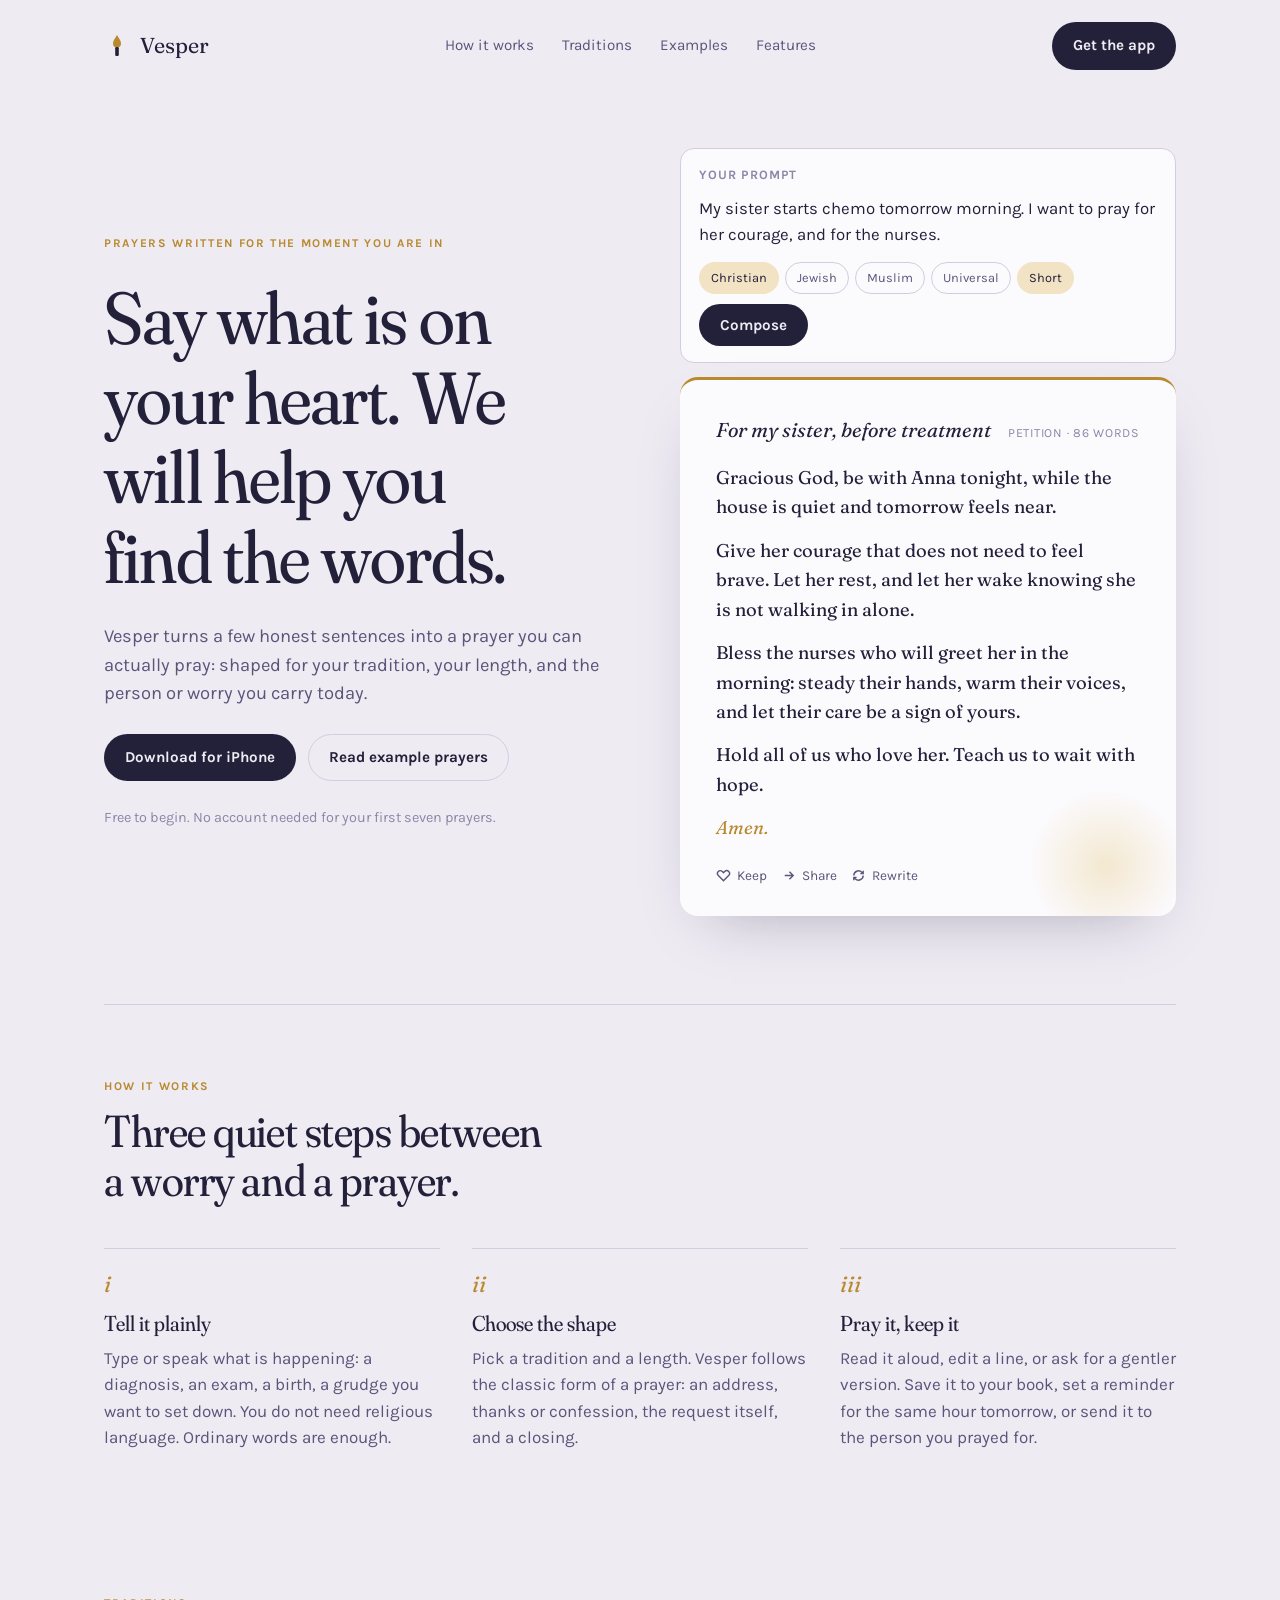
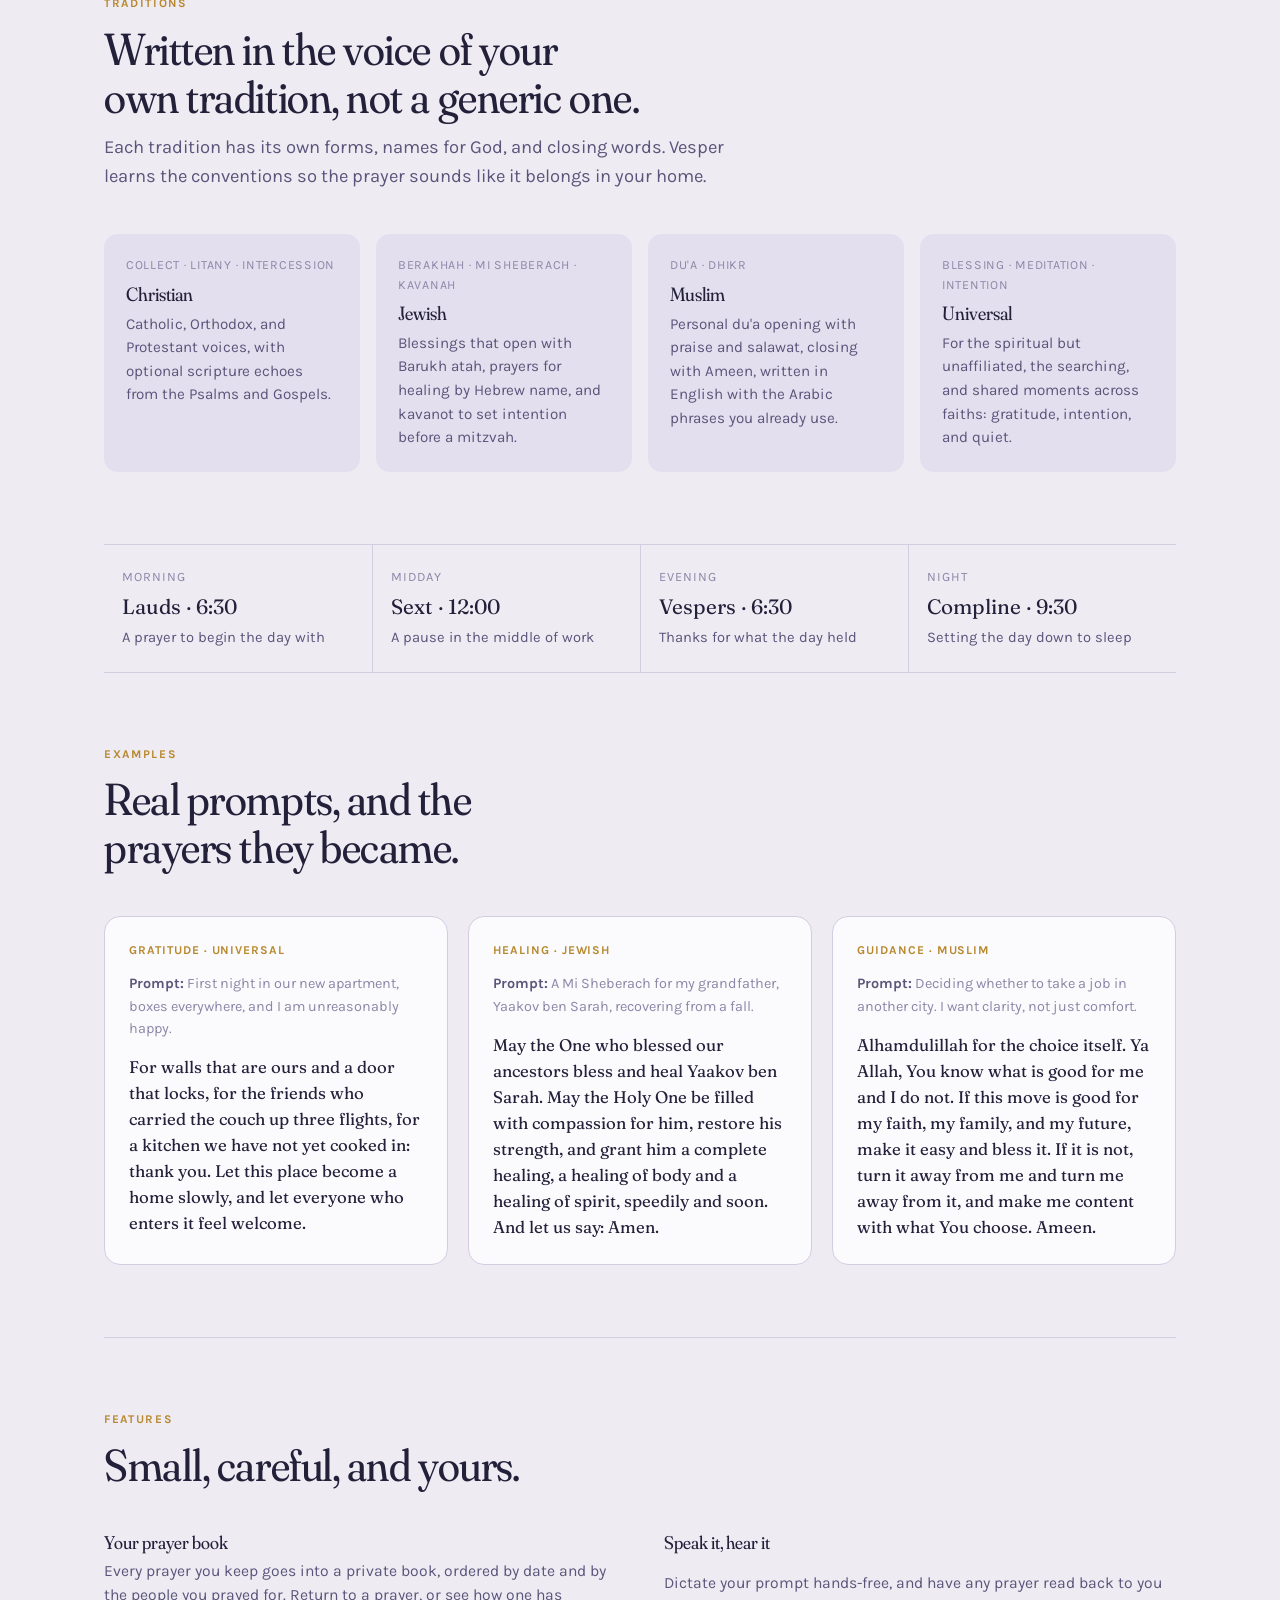
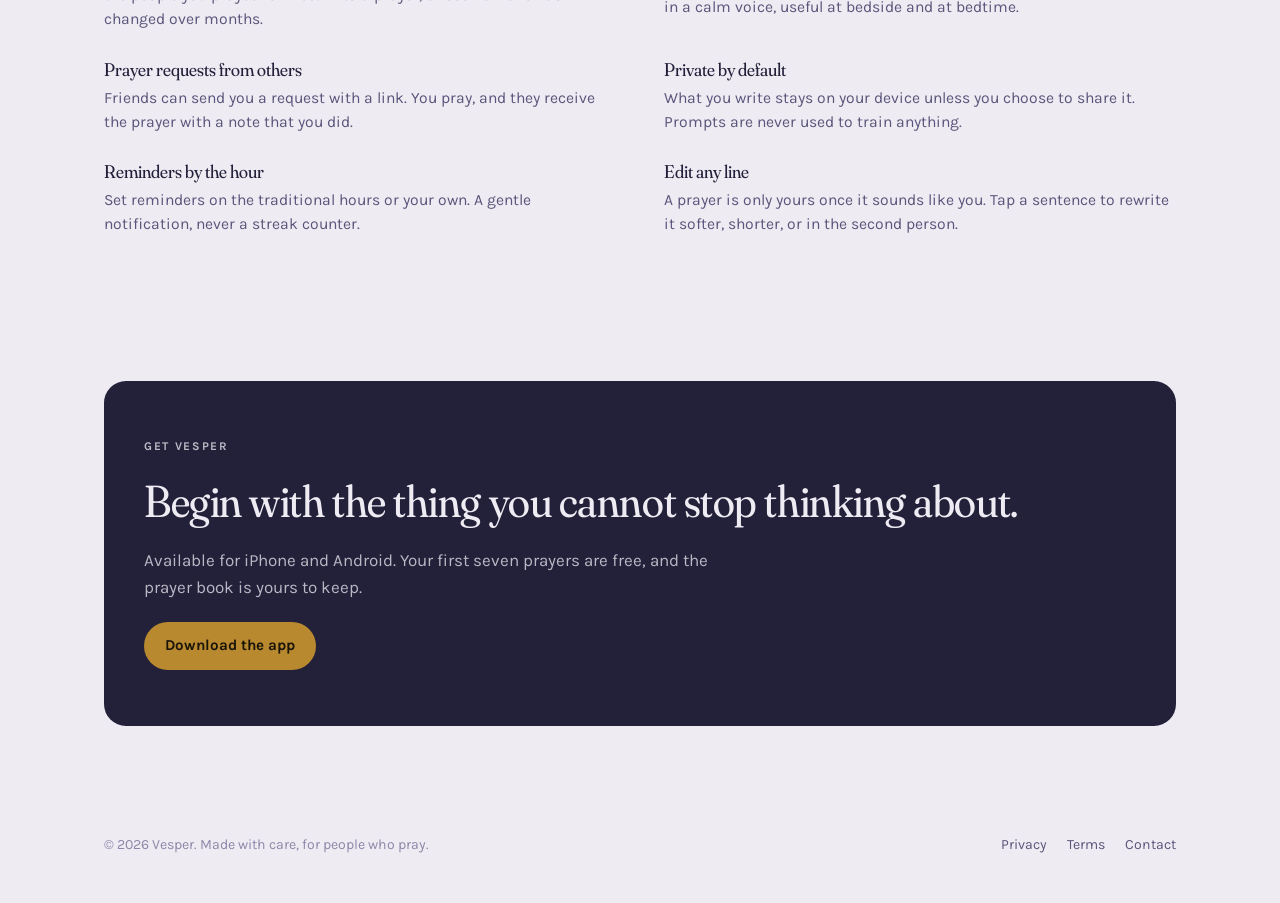
==== index.html @ 57e65669 "Vesper prayer app static site Co-Authored-By: Claude Fable 5.1 <noreply@anthropic.com>" ====
<!doctype html>
<html lang="en">
<head>
<meta charset="utf-8">
<meta name="viewport" content="width=device-width, initial-scale=1, viewport-fit=cover">
<title>Vesper</title>
<link rel="preconnect" href="https://fonts.googleapis.com">
<link rel="stylesheet" href="https://fonts.googleapis.com/css2?family=Fraunces:ital,opsz,wght,SOFT@0,9..144,300..600,0..100;1,9..144,300..600,0..100&family=Karla:wght@400;500;700&display=swap">
<link rel="stylesheet" href="styles.css">
</head>
<body>

<header class="wrap nav">
  <a class="brand" href="#" aria-label="Vesper home">
    <svg viewBox="0 0 26 26" fill="none" aria-hidden="true">
      <path d="M13 2c1.6 3.4 4 5.2 4 8.4A4 4 0 0 1 9 10.4C9 7.2 11.4 5.4 13 2Z" fill="var(--gold)"/>
      <rect x="11.2" y="14" width="3.6" height="9" rx="1.2" fill="var(--ink)"/>
    </svg>
    Vesper
  </a>
  <nav>
    <ul class="nav-links">
      <li><a href="#how">How it works</a></li>
      <li><a href="#traditions">Traditions</a></li>
      <li><a href="#examples">Examples</a></li>
      <li><a href="#features">Features</a></li>
    </ul>
  </nav>
  <a class="btn btn-primary" href="#cta">Get the app</a>
</header>

<main>
  <section class="wrap hero">
    <div class="hero-copy">
      <p class="eyebrow">Prayers written for the moment you are in</p>
      <h1>Say what is on your heart. We will help you find the words.</h1>
      <p class="lede">Vesper turns a few honest sentences into a prayer you can actually pray: shaped for your tradition, your length, and the person or worry you carry today.</p>
      <div class="hero-actions">
        <a class="btn btn-primary" href="#cta">Download for iPhone</a>
        <a class="btn btn-ghost" href="#examples">Read example prayers</a>
      </div>
      <p class="hero-note">Free to begin. No account needed for your first seven prayers.</p>
    </div>

    <div class="demo" aria-label="Example of a prompt and the prayer Vesper composed">
      <div class="prompt">
        <label for="prompt-text">Your prompt</label>
        <textarea id="prompt-text" rows="2" readonly>My sister starts chemo tomorrow morning. I want to pray for her courage, and for the nurses.</textarea>
        <div class="prompt-row">
          <div class="chips" aria-label="Options">
            <span class="chip on">Christian</span>
            <span class="chip">Jewish</span>
            <span class="chip">Muslim</span>
            <span class="chip">Universal</span>
            <span class="chip on">Short</span>
          </div>
          <button class="btn btn-primary" type="button" id="compose-btn">Compose</button>
        </div>
      </div>

      <article class="prayer">
        <div class="prayer-head">
          <span class="title">For my sister, before treatment</span>
          <span class="meta">Petition · 86 words</span>
        </div>
        <div class="prayer-body">
          <p>Gracious God, be with Anna tonight, while the house is quiet and tomorrow feels near.</p>
          <p>Give her courage that does not need to feel brave. Let her rest, and let her wake knowing she is not walking in alone.</p>
          <p>Bless the nurses who will greet her in the morning: steady their hands, warm their voices, and let their care be a sign of yours.</p>
          <p>Hold all of us who love her. Teach us to wait with hope.</p>
          <p class="amen">Amen.</p>
        </div>
        <div class="prayer-actions">
          <span><svg viewBox="0 0 16 16" fill="none" stroke="currentColor" stroke-width="1.5"><path d="M8 13.5 2.5 8a3 3 0 0 1 4.2-4.3L8 5l1.3-1.3A3 3 0 0 1 13.5 8Z"/></svg>Keep</span>
          <span><svg viewBox="0 0 16 16" fill="none" stroke="currentColor" stroke-width="1.5"><path d="M4 8h8M9 4l4 4-4 4"/></svg>Share</span>
          <span><svg viewBox="0 0 16 16" fill="none" stroke="currentColor" stroke-width="1.5"><path d="M3 8a5 5 0 0 1 8.5-3.5L13 6M13 3v3h-3M13 8a5 5 0 0 1-8.5 3.5L3 10M3 13v-3h3"/></svg>Rewrite</span>
        </div>
      </article>
    </div>
  </section>

  <div class="wrap"><hr class="divider"></div>

  <section class="wrap section" id="how">
    <div class="section-head">
      <p class="eyebrow">How it works</p>
      <h2>Three quiet steps between a worry and a prayer.</h2>
    </div>
    <div class="steps">
      <div class="step">
        <h3>Tell it plainly</h3>
        <p>Type or speak what is happening: a diagnosis, an exam, a birth, a grudge you want to set down. You do not need religious language. Ordinary words are enough.</p>
      </div>
      <div class="step">
        <h3>Choose the shape</h3>
        <p>Pick a tradition and a length. Vesper follows the classic form of a prayer: an address, thanks or confession, the request itself, and a closing.</p>
      </div>
      <div class="step">
        <h3>Pray it, keep it</h3>
        <p>Read it aloud, edit a line, or ask for a gentler version. Save it to your book, set a reminder for the same hour tomorrow, or send it to the person you prayed for.</p>
      </div>
    </div>
  </section>

  <section class="wrap section" id="traditions">
    <div class="section-head">
      <p class="eyebrow">Traditions</p>
      <h2>Written in the voice of your own tradition, not a generic one.</h2>
      <p class="lede">Each tradition has its own forms, names for God, and closing words. Vesper learns the conventions so the prayer sounds like it belongs in your home.</p>
    </div>
    <div class="traditions">
      <div class="tradition">
        <span class="form">Collect · Litany · Intercession</span>
        <h3>Christian</h3>
        <p>Catholic, Orthodox, and Protestant voices, with optional scripture echoes from the Psalms and Gospels.</p>
      </div>
      <div class="tradition">
        <span class="form">Berakhah · Mi Sheberach · Kavanah</span>
        <h3>Jewish</h3>
        <p>Blessings that open with Barukh atah, prayers for healing by Hebrew name, and kavanot to set intention before a mitzvah.</p>
      </div>
      <div class="tradition">
        <span class="form">Du'a · Dhikr</span>
        <h3>Muslim</h3>
        <p>Personal du'a opening with praise and salawat, closing with Ameen, written in English with the Arabic phrases you already use.</p>
      </div>
      <div class="tradition">
        <span class="form">Blessing · Meditation · Intention</span>
        <h3>Universal</h3>
        <p>For the spiritual but unaffiliated, the searching, and shared moments across faiths: gratitude, intention, and quiet.</p>
      </div>
    </div>
  </section>

  <section class="wrap">
    <div class="hours" aria-label="Times of day for prayer reminders">
      <div class="hour"><span class="n">Morning</span><span class="t">Lauds · 6:30</span><span class="d">A prayer to begin the day with</span></div>
      <div class="hour"><span class="n">Midday</span><span class="t">Sext · 12:00</span><span class="d">A pause in the middle of work</span></div>
      <div class="hour"><span class="n">Evening</span><span class="t">Vespers · 6:30</span><span class="d">Thanks for what the day held</span></div>
      <div class="hour"><span class="n">Night</span><span class="t">Compline · 9:30</span><span class="d">Setting the day down to sleep</span></div>
    </div>
  </section>

  <section class="wrap section" id="examples">
    <div class="section-head">
      <p class="eyebrow">Examples</p>
      <h2>Real prompts, and the prayers they became.</h2>
    </div>
    <div class="gallery">
      <article class="card">
        <span class="tag">Gratitude · Universal</span>
        <p class="ask"><b>Prompt:</b> First night in our new apartment, boxes everywhere, and I am unreasonably happy.</p>
        <blockquote>For walls that are ours and a door that locks, for the friends who carried the couch up three flights, for a kitchen we have not yet cooked in: thank you. Let this place become a home slowly, and let everyone who enters it feel welcome.</blockquote>
      </article>
      <article class="card">
        <span class="tag">Healing · Jewish</span>
        <p class="ask"><b>Prompt:</b> A Mi Sheberach for my grandfather, Yaakov ben Sarah, recovering from a fall.</p>
        <blockquote>May the One who blessed our ancestors bless and heal Yaakov ben Sarah. May the Holy One be filled with compassion for him, restore his strength, and grant him a complete healing, a healing of body and a healing of spirit, speedily and soon. And let us say: Amen.</blockquote>
      </article>
      <article class="card">
        <span class="tag">Guidance · Muslim</span>
        <p class="ask"><b>Prompt:</b> Deciding whether to take a job in another city. I want clarity, not just comfort.</p>
        <blockquote>Alhamdulillah for the choice itself. Ya Allah, You know what is good for me and I do not. If this move is good for my faith, my family, and my future, make it easy and bless it. If it is not, turn it away from me and turn me away from it, and make me content with what You choose. Ameen.</blockquote>
      </article>
    </div>
  </section>

  <div class="wrap"><hr class="divider"></div>

  <section class="wrap section" id="features">
    <div class="section-head">
      <p class="eyebrow">Features</p>
      <h2>Small, careful, and yours.</h2>
    </div>
    <div class="features">
      <div class="feature">
        <h3>Your prayer book</h3>
        <p>Every prayer you keep goes into a private book, ordered by date and by the people you prayed for. Return to a prayer, or see how one has changed over months.</p>
      </div>
      <div class="feature">
        <h3>Speak it, hear it</h3>
        <p>Dictate your prompt hands-free, and have any prayer read back to you in a calm voice, useful at bedside and at bedtime.</p>
      </div>
      <div class="feature">
        <h3>Prayer requests from others</h3>
        <p>Friends can send you a request with a link. You pray, and they receive the prayer with a note that you did.</p>
      </div>
      <div class="feature">
        <h3>Private by default</h3>
        <p>What you write stays on your device unless you choose to share it. Prompts are never used to train anything.</p>
      </div>
      <div class="feature">
        <h3>Reminders by the hour</h3>
        <p>Set reminders on the traditional hours or your own. A gentle notification, never a streak counter.</p>
      </div>
      <div class="feature">
        <h3>Edit any line</h3>
        <p>A prayer is only yours once it sounds like you. Tap a sentence to rewrite it softer, shorter, or in the second person.</p>
      </div>
    </div>
  </section>

  <section class="wrap section" id="cta">
    <div class="cta">
      <p class="eyebrow">Get Vesper</p>
      <h2>Begin with the thing you cannot stop thinking about.</h2>
      <p>Available for iPhone and Android. Your first seven prayers are free, and the prayer book is yours to keep.</p>
      <a class="btn btn-primary" href="#">Download the app</a>
    </div>
  </section>
</main>

<footer class="wrap footer">
  <span>© 2026 Vesper. Made with care, for people who pray.</span>
  <ul>
    <li><a href="#">Privacy</a></li>
    <li><a href="#">Terms</a></li>
    <li><a href="#">Contact</a></li>
  </ul>
</footer>

</body>
</html>
---- styles.css ----
/* Vesper — prayer app site */
:root {
  --ground: #EEEBF3;
  --ground-2: #E4DFEE;
  --paper: #FBFAFD;
  --ink: #23203A;
  --ink-2: #5A557A;
  --ink-3: #8C87A8;
  --line: #D3CDE2;
  --violet: #4A3F7A;
  --gold: #B8892E;
  --gold-soft: #F1E3C4;
  --shadow: 0 24px 60px -30px rgba(35, 32, 58, 0.35);
  color-scheme: light;
}
@media (prefers-color-scheme: dark) {
  :root:not([data-theme="light"]) {
    --ground: #17152A;
    --ground-2: #1F1C36;
    --paper: #24213C;
    --ink: #ECE8F5;
    --ink-2: #B7B1CF;
    --ink-3: #7F79A0;
    --line: #37325A;
    --violet: #B7ABEA;
    --gold: #D9AC52;
    --gold-soft: #3D3320;
    --shadow: 0 24px 60px -30px rgba(0, 0, 0, 0.7);
    color-scheme: dark;
  }
}
:root[data-theme="dark"] {
  --ground: #17152A;
  --ground-2: #1F1C36;
  --paper: #24213C;
  --ink: #ECE8F5;
  --ink-2: #B7B1CF;
  --ink-3: #7F79A0;
  --line: #37325A;
  --violet: #B7ABEA;
  --gold: #D9AC52;
  --gold-soft: #3D3320;
  --shadow: 0 24px 60px -30px rgba(0, 0, 0, 0.7);
  color-scheme: dark;
}

* { box-sizing: border-box; }
html { scroll-behavior: smooth; }
body {
  margin: 0;
  background: var(--ground);
  color: var(--ink);
  font-family: "Karla", "Helvetica Neue", Arial, sans-serif;
  font-size: 17px;
  line-height: 1.55;
  -webkit-font-smoothing: antialiased;
}
a { color: inherit; }
img { max-width: 100%; }
h1, h2, h3 {
  font-family: "Fraunces", "Iowan Old Style", Georgia, serif;
  font-weight: 400;
  line-height: 1.08;
  margin: 0;
  text-wrap: balance;
  font-variation-settings: "opsz" 144, "SOFT" 60;
}
h1 { font-size: clamp(2.6rem, 6vw, 4.6rem); letter-spacing: -0.015em; }
h2 { font-size: clamp(1.9rem, 3.6vw, 2.8rem); letter-spacing: -0.01em; }
h3 { font-size: 1.35rem; }
p { margin: 0; }
.lede { font-size: 1.15rem; color: var(--ink-2); max-width: 34em; }
.eyebrow {
  font-size: 0.74rem;
  letter-spacing: 0.14em;
  text-transform: uppercase;
  color: var(--gold);
  font-weight: 700;
}
.wrap { width: min(1120px, 100%); margin-inline: auto; padding-inline: 24px; }
:focus-visible { outline: 2px solid var(--gold); outline-offset: 3px; }

/* Nav */
.nav {
  display: flex; align-items: center; justify-content: space-between; gap: 24px;
  padding-block: 22px;
}
.brand { display: flex; align-items: center; gap: 10px; text-decoration: none; font-family: "Fraunces", Georgia, serif; font-size: 1.35rem; }
.brand svg { width: 26px; height: 26px; }
.nav-links { display: flex; gap: 28px; list-style: none; margin: 0; padding: 0; font-size: 0.95rem; }
.nav-links a { text-decoration: none; color: var(--ink-2); }
.nav-links a:hover { color: var(--ink); }
.btn {
  display: inline-flex; align-items: center; gap: 8px;
  padding: 11px 20px; border-radius: 999px; text-decoration: none;
  font-weight: 700; font-size: 0.95rem; border: 1px solid transparent; cursor: pointer;
  font-family: inherit;
}
.btn-primary { background: var(--ink); color: var(--ground); }
.btn-primary:hover { background: var(--violet); }
.btn-ghost { border-color: var(--line); color: var(--ink); background: transparent; }
.btn-ghost:hover { border-color: var(--ink-3); }
@media (max-width: 720px) { .nav-links { display: none; } }

/* Hero */
.hero {
  display: grid; grid-template-columns: 1.05fr 1fr; gap: 56px; align-items: center;
  padding-block: 56px 88px;
}
.hero-copy { display: grid; gap: 26px; }
.hero-actions { display: flex; flex-wrap: wrap; gap: 12px; align-items: center; }
.hero-note { font-size: 0.9rem; color: var(--ink-3); }
@media (max-width: 860px) { .hero { grid-template-columns: 1fr; gap: 40px; padding-block: 32px 64px; } }

/* Demo: prompt + composed prayer */
.demo { display: grid; gap: 14px; position: relative; }
.prompt {
  background: var(--paper); border: 1px solid var(--line); border-radius: 14px;
  padding: 16px 18px; display: grid; gap: 12px;
}
.prompt label { font-size: 0.8rem; color: var(--ink-3); letter-spacing: 0.08em; text-transform: uppercase; font-weight: 700; }
.prompt textarea {
  width: 100%; border: 0; background: transparent; resize: none; font: inherit; color: var(--ink);
  font-size: 1.05rem; line-height: 1.5; padding: 0; min-height: 3.2em;
}
.prompt-row { display: flex; flex-wrap: wrap; justify-content: space-between; align-items: center; gap: 10px; }
.chips { display: flex; flex-wrap: wrap; gap: 6px; }
.chip {
  font-size: 0.8rem; padding: 5px 11px; border-radius: 999px;
  border: 1px solid var(--line); color: var(--ink-2); background: transparent;
}
.chip.on { background: var(--gold-soft); border-color: transparent; color: var(--ink); }

.prayer {
  background: var(--paper); border-radius: 18px; padding: 34px 36px 30px;
  box-shadow: var(--shadow); position: relative; overflow: hidden;
  border-top: 3px solid var(--gold);
}
.prayer::before {
  content: ""; position: absolute; inset: auto -40px -60px auto; width: 220px; height: 220px;
  border-radius: 50%; background: radial-gradient(closest-side, var(--gold-soft), transparent 70%);
  opacity: 0.8; pointer-events: none;
}
.prayer-head { display: flex; justify-content: space-between; align-items: baseline; gap: 12px; margin-bottom: 18px; }
.prayer-head .title { font-family: "Fraunces", Georgia, serif; font-size: 1.25rem; font-style: italic; }
.prayer-head .meta { font-size: 0.78rem; color: var(--ink-3); letter-spacing: 0.06em; text-transform: uppercase; }
.prayer-body {
  font-family: "Fraunces", "Iowan Old Style", Georgia, serif;
  font-size: 1.15rem; line-height: 1.6; display: grid; gap: 14px; max-width: 30em;
  font-variation-settings: "opsz" 18, "SOFT" 30;
}
.prayer-body .amen { color: var(--gold); font-style: italic; }
.prayer-actions { display: flex; gap: 14px; margin-top: 22px; font-size: 0.85rem; color: var(--ink-2); }
.prayer-actions span { display: inline-flex; align-items: center; gap: 6px; }
.prayer-actions svg { width: 15px; height: 15px; }
@media (max-width: 480px) { .prayer { padding: 26px 22px 22px; } }

/* Sections */
.section { padding-block: 72px; }
.section-head { display: grid; gap: 12px; max-width: 40em; margin-bottom: 44px; }
.divider { border: 0; border-top: 1px solid var(--line); margin: 0; }

/* Process (a real sequence) */
.steps { display: grid; grid-template-columns: repeat(3, 1fr); gap: 32px; counter-reset: step; }
.step { display: grid; gap: 10px; padding-top: 18px; border-top: 1px solid var(--line); }
.step::before {
  counter-increment: step; content: counter(step, lower-roman);
  font-family: "Fraunces", Georgia, serif; font-style: italic; color: var(--gold); font-size: 1.4rem;
}
.step p { color: var(--ink-2); }
@media (max-width: 760px) { .steps { grid-template-columns: 1fr; gap: 20px; } }

/* Traditions */
.traditions { display: grid; grid-template-columns: repeat(4, 1fr); gap: 16px; }
.tradition {
  background: var(--ground-2); border-radius: 14px; padding: 22px; display: grid; gap: 8px; align-content: start;
}
.tradition h3 { font-size: 1.2rem; }
.tradition p { font-size: 0.95rem; color: var(--ink-2); }
.tradition .form { font-size: 0.78rem; color: var(--ink-3); letter-spacing: 0.06em; text-transform: uppercase; }
@media (max-width: 900px) { .traditions { grid-template-columns: repeat(2, 1fr); } }
@media (max-width: 480px) { .traditions { grid-template-columns: 1fr; } }

/* Gallery of example prayers */
.gallery { display: grid; grid-template-columns: repeat(3, 1fr); gap: 20px; }
.card {
  background: var(--paper); border: 1px solid var(--line); border-radius: 16px; padding: 24px;
  display: grid; gap: 14px; align-content: start;
}
.card .ask { font-size: 0.9rem; color: var(--ink-3); }
.card .ask b { color: var(--ink-2); font-weight: 700; }
.card blockquote {
  margin: 0; font-family: "Fraunces", Georgia, serif; font-size: 1.05rem; line-height: 1.55;
  font-variation-settings: "opsz" 18, "SOFT" 30;
}
.card .tag { font-size: 0.75rem; letter-spacing: 0.08em; text-transform: uppercase; color: var(--gold); font-weight: 700; }
@media (max-width: 860px) { .gallery { grid-template-columns: 1fr; } }

/* Hours strip */
.hours { display: grid; grid-template-columns: repeat(4, 1fr); border-block: 1px solid var(--line); }
.hour { padding: 22px 18px; display: grid; gap: 4px; border-left: 1px solid var(--line); }
.hour:first-child { border-left: 0; }
.hour .t { font-family: "Fraunces", Georgia, serif; font-size: 1.3rem; }
.hour .n { font-size: 0.8rem; color: var(--ink-3); letter-spacing: 0.08em; text-transform: uppercase; }
.hour .d { font-size: 0.92rem; color: var(--ink-2); }
@media (max-width: 760px) { .hours { grid-template-columns: repeat(2, 1fr); } .hour:nth-child(3) { border-left: 0; } }

/* Feature list */
.features { display: grid; grid-template-columns: 1fr 1fr; gap: 28px 48px; }
.feature { display: grid; gap: 6px; }
.feature h3 { font-size: 1.15rem; }
.feature p { color: var(--ink-2); font-size: 0.98rem; }
@media (max-width: 700px) { .features { grid-template-columns: 1fr; } }

/* Closing CTA */
.cta {
  background: var(--ink); color: var(--ground); border-radius: 22px; padding: 56px 40px;
  display: grid; gap: 22px; justify-items: start;
}
.cta h2 { color: var(--ground); }
.cta p { color: color-mix(in srgb, var(--ground) 75%, transparent); max-width: 34em; }
.cta .btn-primary { background: var(--gold); color: #1A1508; }
.cta .btn-primary:hover { background: #d4a64a; }
@media (max-width: 480px) { .cta { padding: 36px 24px; } }

/* Footer */
.footer {
  padding-block: 36px 48px; display: flex; flex-wrap: wrap; justify-content: space-between; gap: 16px;
  font-size: 0.88rem; color: var(--ink-3);
}
.footer ul { list-style: none; margin: 0; padding: 0; display: flex; gap: 20px; flex-wrap: wrap; }
.footer a { text-decoration: none; color: var(--ink-2); }

@media (prefers-reduced-motion: no-preference) {
  .prayer { animation: rise 700ms cubic-bezier(.2,.7,.2,1) both; }
  @keyframes rise { from { transform: translateY(10px); } to { transform: none; } }
}
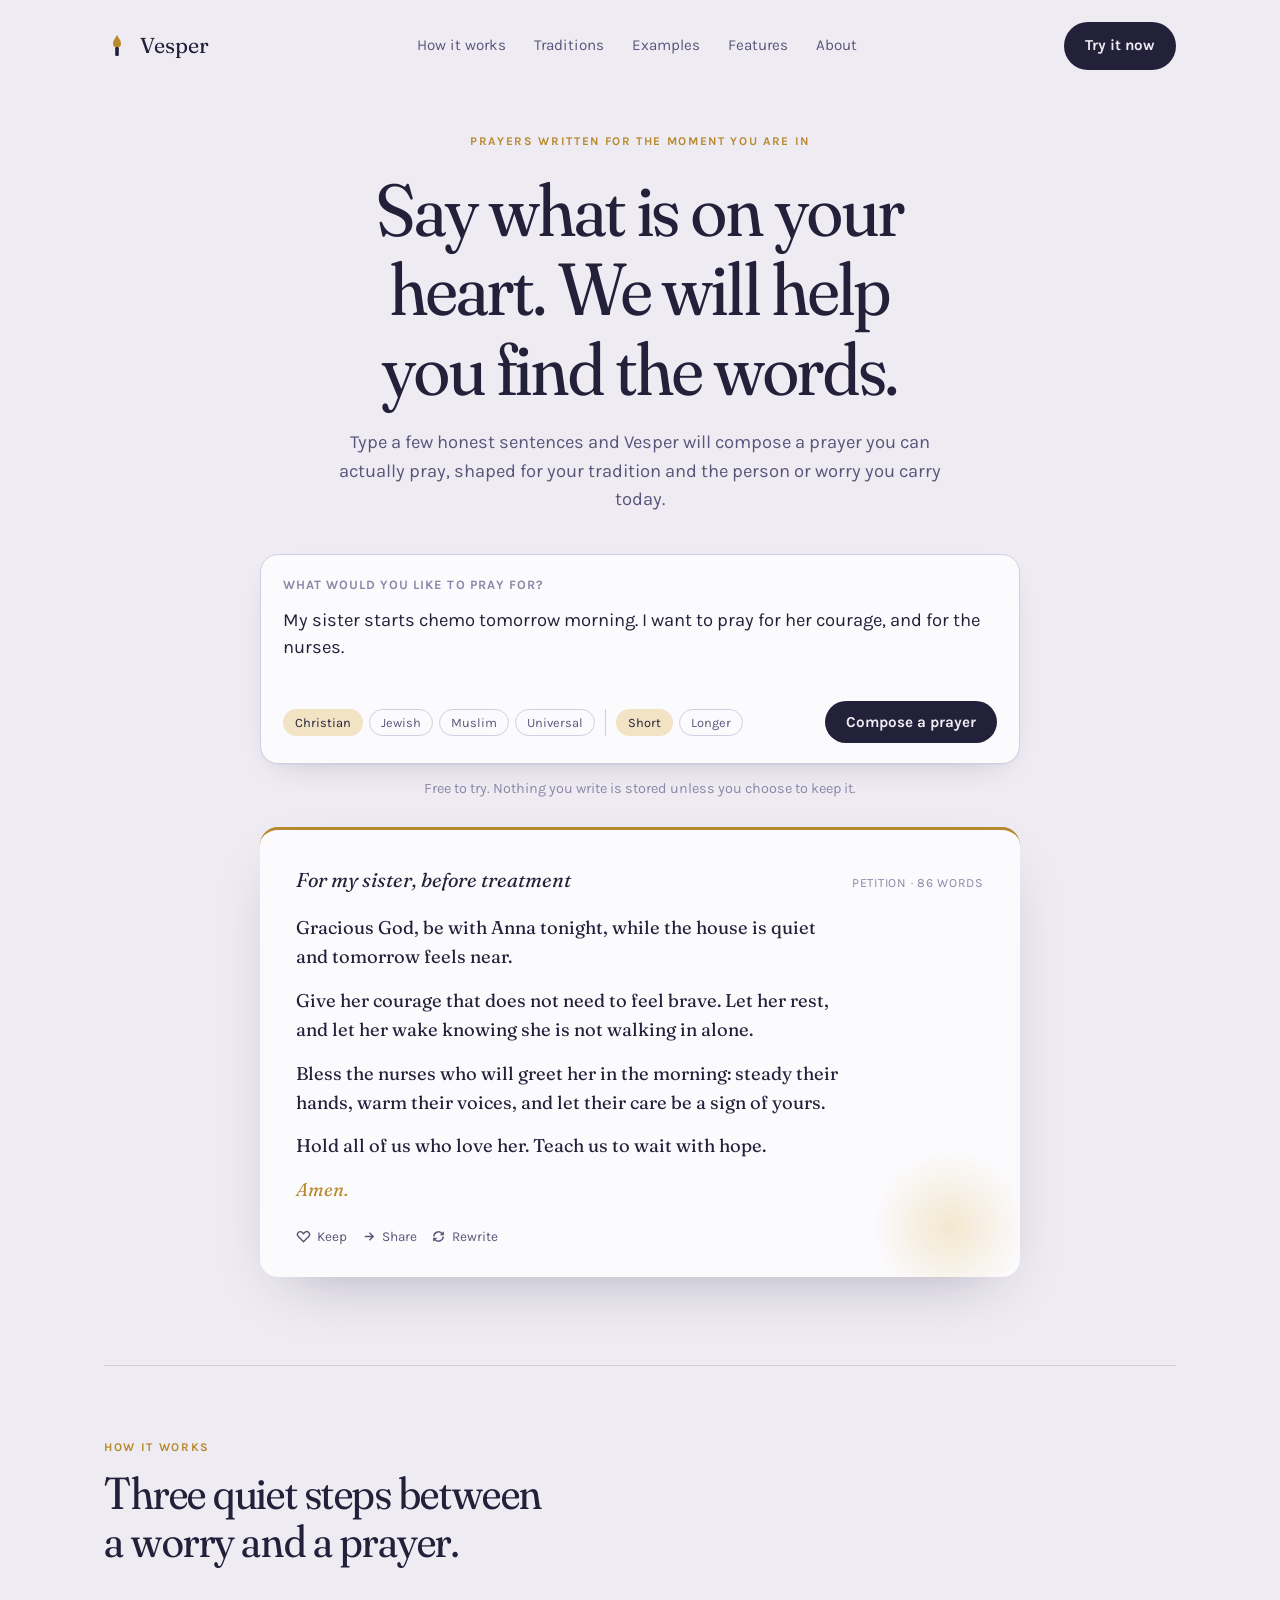
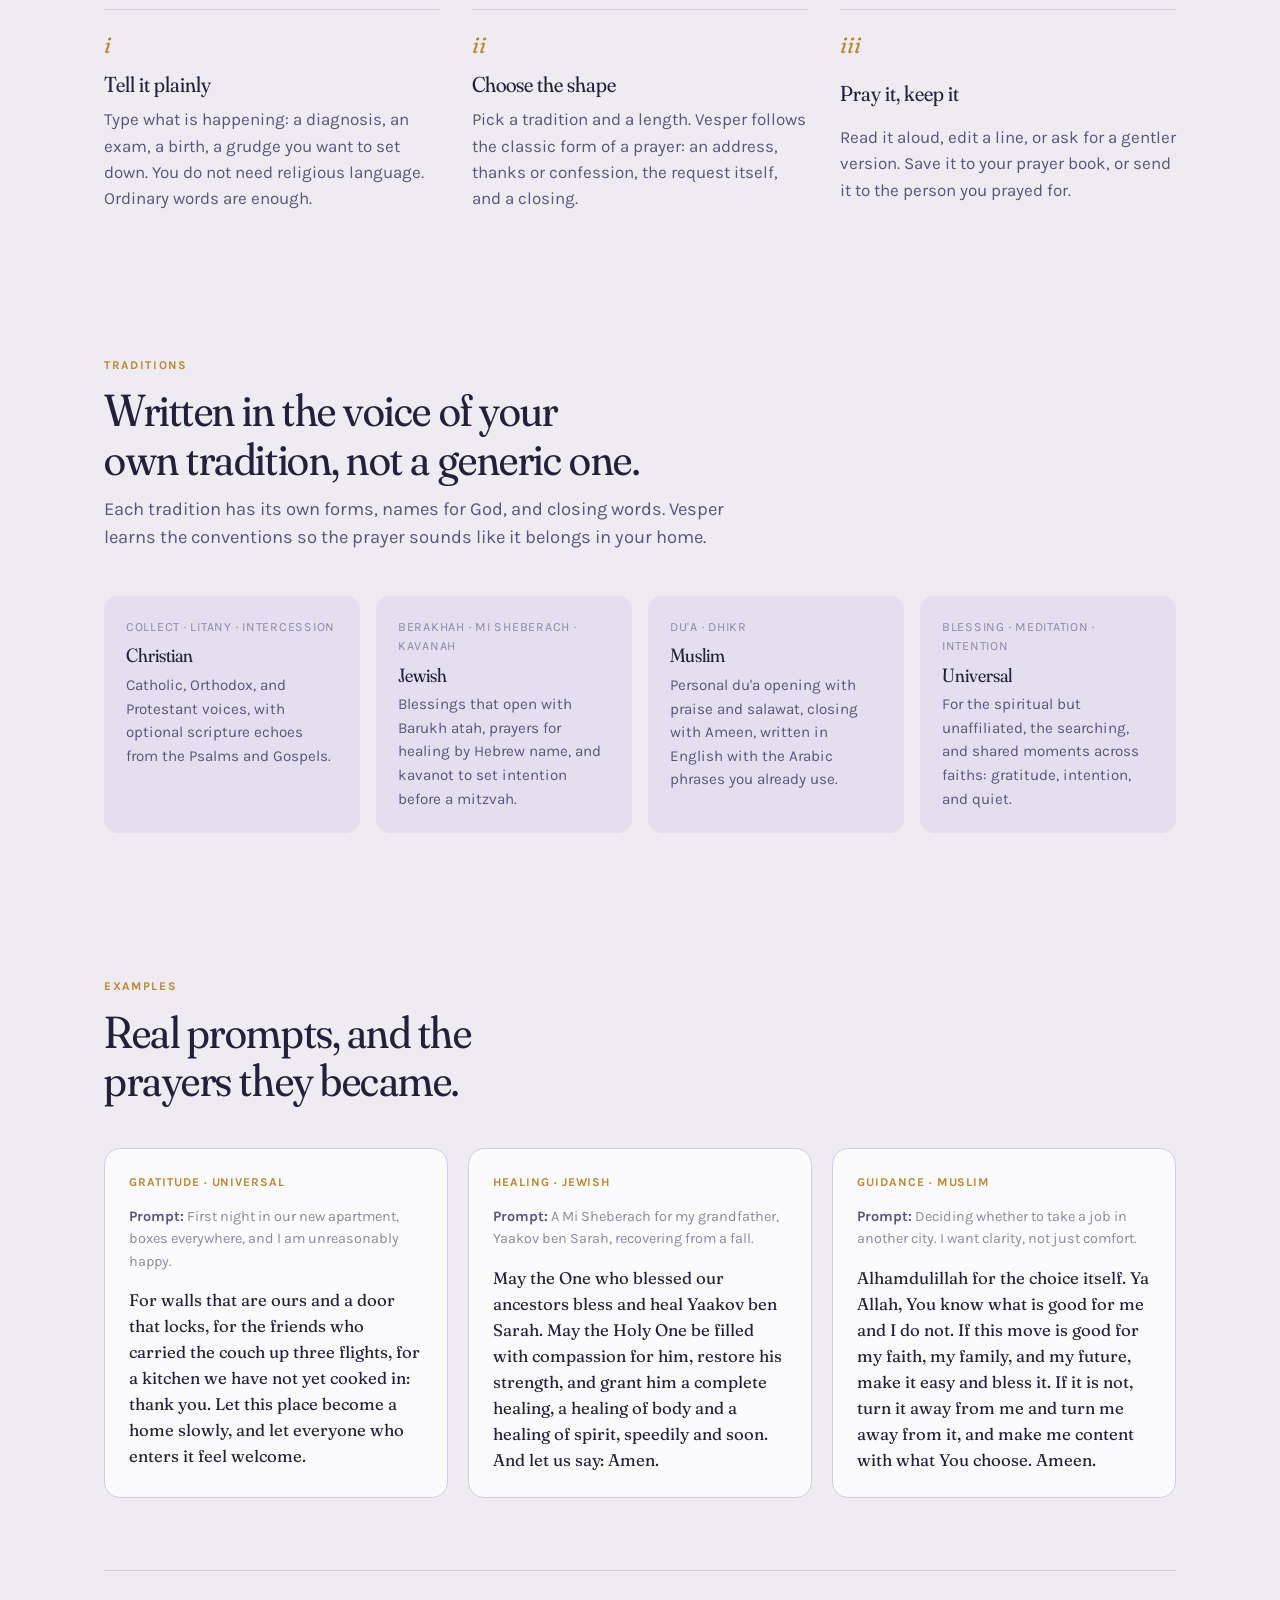
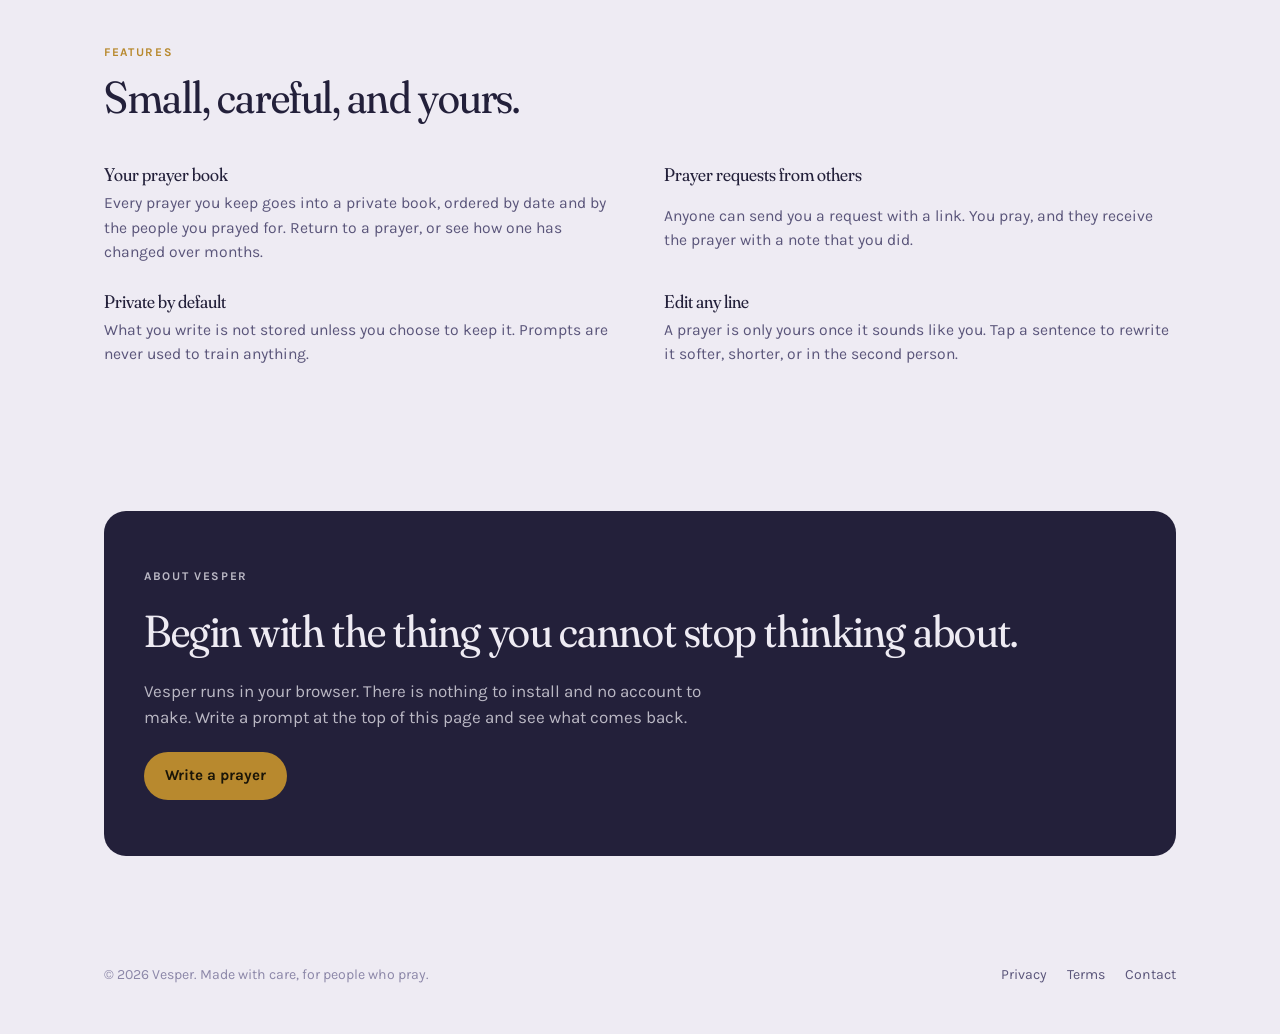
==== commit 3ec0ccee: "Lead with the prompt box; remove app-download language Co-Authored-By: Claude Fable 5.1 <noreply@ant" ====
--- a/index.html
+++ b/index.html
@@ -24,39 +24,38 @@
       <li><a href="#traditions">Traditions</a></li>
       <li><a href="#examples">Examples</a></li>
       <li><a href="#features">Features</a></li>
+      <li><a href="#about">About</a></li>
     </ul>
   </nav>
-  <a class="btn btn-primary" href="#cta">Get the app</a>
+  <a class="btn btn-primary" href="#try">Try it now</a>
 </header>
 
 <main>
-  <section class="wrap hero">
+  <section class="wrap hero" id="try">
     <div class="hero-copy">
       <p class="eyebrow">Prayers written for the moment you are in</p>
       <h1>Say what is on your heart. We will help you find the words.</h1>
-      <p class="lede">Vesper turns a few honest sentences into a prayer you can actually pray: shaped for your tradition, your length, and the person or worry you carry today.</p>
-      <div class="hero-actions">
-        <a class="btn btn-primary" href="#cta">Download for iPhone</a>
-        <a class="btn btn-ghost" href="#examples">Read example prayers</a>
-      </div>
-      <p class="hero-note">Free to begin. No account needed for your first seven prayers.</p>
-    </div>
-
-    <div class="demo" aria-label="Example of a prompt and the prayer Vesper composed">
-      <div class="prompt">
-        <label for="prompt-text">Your prompt</label>
-        <textarea id="prompt-text" rows="2" readonly>My sister starts chemo tomorrow morning. I want to pray for her courage, and for the nurses.</textarea>
+      <p class="lede">Type a few honest sentences and Vesper will compose a prayer you can actually pray, shaped for your tradition and the person or worry you carry today.</p>
+    </div>
+
+    <div class="demo" aria-label="Write a prompt and Vesper composes a prayer">
+      <form class="prompt" onsubmit="return false">
+        <label for="prompt-text">What would you like to pray for?</label>
+        <textarea id="prompt-text" rows="3" placeholder="For example: My sister starts chemo tomorrow morning. I want to pray for her courage, and for the nurses.">My sister starts chemo tomorrow morning. I want to pray for her courage, and for the nurses.</textarea>
         <div class="prompt-row">
-          <div class="chips" aria-label="Options">
-            <span class="chip on">Christian</span>
-            <span class="chip">Jewish</span>
-            <span class="chip">Muslim</span>
-            <span class="chip">Universal</span>
-            <span class="chip on">Short</span>
+          <div class="chips" role="group" aria-label="Tradition and length">
+            <button type="button" class="chip on">Christian</button>
+            <button type="button" class="chip">Jewish</button>
+            <button type="button" class="chip">Muslim</button>
+            <button type="button" class="chip">Universal</button>
+            <span class="chip-sep" aria-hidden="true"></span>
+            <button type="button" class="chip on">Short</button>
+            <button type="button" class="chip">Longer</button>
           </div>
-          <button class="btn btn-primary" type="button" id="compose-btn">Compose</button>
-        </div>
-      </div>
+          <button class="btn btn-primary" type="submit" id="compose-btn">Compose a prayer</button>
+        </div>
+      </form>
+      <p class="hero-note">Free to try. Nothing you write is stored unless you choose to keep it.</p>
 
       <article class="prayer">
         <div class="prayer-head">
@@ -89,7 +88,7 @@
     <div class="steps">
       <div class="step">
         <h3>Tell it plainly</h3>
-        <p>Type or speak what is happening: a diagnosis, an exam, a birth, a grudge you want to set down. You do not need religious language. Ordinary words are enough.</p>
+        <p>Type what is happening: a diagnosis, an exam, a birth, a grudge you want to set down. You do not need religious language. Ordinary words are enough.</p>
       </div>
       <div class="step">
         <h3>Choose the shape</h3>
@@ -97,7 +96,7 @@
       </div>
       <div class="step">
         <h3>Pray it, keep it</h3>
-        <p>Read it aloud, edit a line, or ask for a gentler version. Save it to your book, set a reminder for the same hour tomorrow, or send it to the person you prayed for.</p>
+        <p>Read it aloud, edit a line, or ask for a gentler version. Save it to your prayer book, or send it to the person you prayed for.</p>
       </div>
     </div>
   </section>
@@ -132,14 +131,6 @@
     </div>
   </section>
 
-  <section class="wrap">
-    <div class="hours" aria-label="Times of day for prayer reminders">
-      <div class="hour"><span class="n">Morning</span><span class="t">Lauds · 6:30</span><span class="d">A prayer to begin the day with</span></div>
-      <div class="hour"><span class="n">Midday</span><span class="t">Sext · 12:00</span><span class="d">A pause in the middle of work</span></div>
-      <div class="hour"><span class="n">Evening</span><span class="t">Vespers · 6:30</span><span class="d">Thanks for what the day held</span></div>
-      <div class="hour"><span class="n">Night</span><span class="t">Compline · 9:30</span><span class="d">Setting the day down to sleep</span></div>
-    </div>
-  </section>
 
   <section class="wrap section" id="examples">
     <div class="section-head">
@@ -177,35 +168,27 @@
         <h3>Your prayer book</h3>
         <p>Every prayer you keep goes into a private book, ordered by date and by the people you prayed for. Return to a prayer, or see how one has changed over months.</p>
       </div>
-      <div class="feature">
-        <h3>Speak it, hear it</h3>
-        <p>Dictate your prompt hands-free, and have any prayer read back to you in a calm voice, useful at bedside and at bedtime.</p>
-      </div>
-      <div class="feature">
+            <div class="feature">
         <h3>Prayer requests from others</h3>
-        <p>Friends can send you a request with a link. You pray, and they receive the prayer with a note that you did.</p>
+        <p>Anyone can send you a request with a link. You pray, and they receive the prayer with a note that you did.</p>
       </div>
       <div class="feature">
         <h3>Private by default</h3>
-        <p>What you write stays on your device unless you choose to share it. Prompts are never used to train anything.</p>
-      </div>
-      <div class="feature">
-        <h3>Reminders by the hour</h3>
-        <p>Set reminders on the traditional hours or your own. A gentle notification, never a streak counter.</p>
-      </div>
-      <div class="feature">
+        <p>What you write is not stored unless you choose to keep it. Prompts are never used to train anything.</p>
+      </div>
+            <div class="feature">
         <h3>Edit any line</h3>
         <p>A prayer is only yours once it sounds like you. Tap a sentence to rewrite it softer, shorter, or in the second person.</p>
       </div>
     </div>
   </section>
 
-  <section class="wrap section" id="cta">
+  <section class="wrap section" id="about">
     <div class="cta">
-      <p class="eyebrow">Get Vesper</p>
+      <p class="eyebrow">About Vesper</p>
       <h2>Begin with the thing you cannot stop thinking about.</h2>
-      <p>Available for iPhone and Android. Your first seven prayers are free, and the prayer book is yours to keep.</p>
-      <a class="btn btn-primary" href="#">Download the app</a>
+      <p>Vesper runs in your browser. There is nothing to install and no account to make. Write a prompt at the top of this page and see what comes back.</p>
+      <a class="btn btn-primary" href="#try">Write a prayer</a>
     </div>
   </section>
 </main>
--- a/styles.css
+++ b/styles.css
@@ -104,34 +104,39 @@
 
 /* Hero */
 .hero {
-  display: grid; grid-template-columns: 1.05fr 1fr; gap: 56px; align-items: center;
-  padding-block: 56px 88px;
-}
-.hero-copy { display: grid; gap: 26px; }
-.hero-actions { display: flex; flex-wrap: wrap; gap: 12px; align-items: center; }
-.hero-note { font-size: 0.9rem; color: var(--ink-3); }
-@media (max-width: 860px) { .hero { grid-template-columns: 1fr; gap: 40px; padding-block: 32px 64px; } }
+  display: grid; gap: 40px; justify-items: center; text-align: center;
+  padding-block: 40px 88px;
+}
+.hero-copy { display: grid; gap: 20px; justify-items: center; max-width: 44em; }
+.hero-note { font-size: 0.9rem; color: var(--ink-3); text-align: center; }
+@media (max-width: 860px) { .hero { gap: 28px; padding-block: 24px 64px; } }
 
 /* Demo: prompt + composed prayer */
-.demo { display: grid; gap: 14px; position: relative; }
+.demo { display: grid; gap: 14px; position: relative; width: min(760px, 100%); text-align: left; }
 .prompt {
-  background: var(--paper); border: 1px solid var(--line); border-radius: 14px;
-  padding: 16px 18px; display: grid; gap: 12px;
-}
+  background: var(--paper); border: 1px solid var(--line); border-radius: 18px;
+  padding: 20px 22px; display: grid; gap: 12px; margin: 0;
+  box-shadow: 0 1px 0 rgba(35,32,58,0.04), 0 12px 32px -20px rgba(35,32,58,0.3);
+}
+.prompt:focus-within { border-color: var(--gold); }
 .prompt label { font-size: 0.8rem; color: var(--ink-3); letter-spacing: 0.08em; text-transform: uppercase; font-weight: 700; }
 .prompt textarea {
   width: 100%; border: 0; background: transparent; resize: none; font: inherit; color: var(--ink);
-  font-size: 1.05rem; line-height: 1.5; padding: 0; min-height: 3.2em;
-}
+  font-size: 1.15rem; line-height: 1.5; padding: 0; min-height: 4.4em; outline: none;
+}
+.prompt textarea::placeholder { color: var(--ink-3); }
 .prompt-row { display: flex; flex-wrap: wrap; justify-content: space-between; align-items: center; gap: 10px; }
 .chips { display: flex; flex-wrap: wrap; gap: 6px; }
 .chip {
-  font-size: 0.8rem; padding: 5px 11px; border-radius: 999px;
+  font-size: 0.8rem; padding: 5px 11px; border-radius: 999px; font-family: inherit; cursor: pointer;
   border: 1px solid var(--line); color: var(--ink-2); background: transparent;
 }
+.chip:hover { border-color: var(--ink-3); }
 .chip.on { background: var(--gold-soft); border-color: transparent; color: var(--ink); }
+.chip-sep { width: 1px; background: var(--line); margin-inline: 4px; align-self: stretch; }
 
 .prayer {
+  margin-top: 12px;
   background: var(--paper); border-radius: 18px; padding: 34px 36px 30px;
   box-shadow: var(--shadow); position: relative; overflow: hidden;
   border-top: 3px solid var(--gold);
@@ -196,15 +201,6 @@
 .card .tag { font-size: 0.75rem; letter-spacing: 0.08em; text-transform: uppercase; color: var(--gold); font-weight: 700; }
 @media (max-width: 860px) { .gallery { grid-template-columns: 1fr; } }
 
-/* Hours strip */
-.hours { display: grid; grid-template-columns: repeat(4, 1fr); border-block: 1px solid var(--line); }
-.hour { padding: 22px 18px; display: grid; gap: 4px; border-left: 1px solid var(--line); }
-.hour:first-child { border-left: 0; }
-.hour .t { font-family: "Fraunces", Georgia, serif; font-size: 1.3rem; }
-.hour .n { font-size: 0.8rem; color: var(--ink-3); letter-spacing: 0.08em; text-transform: uppercase; }
-.hour .d { font-size: 0.92rem; color: var(--ink-2); }
-@media (max-width: 760px) { .hours { grid-template-columns: repeat(2, 1fr); } .hour:nth-child(3) { border-left: 0; } }
-
 /* Feature list */
 .features { display: grid; grid-template-columns: 1fr 1fr; gap: 28px 48px; }
 .feature { display: grid; gap: 6px; }
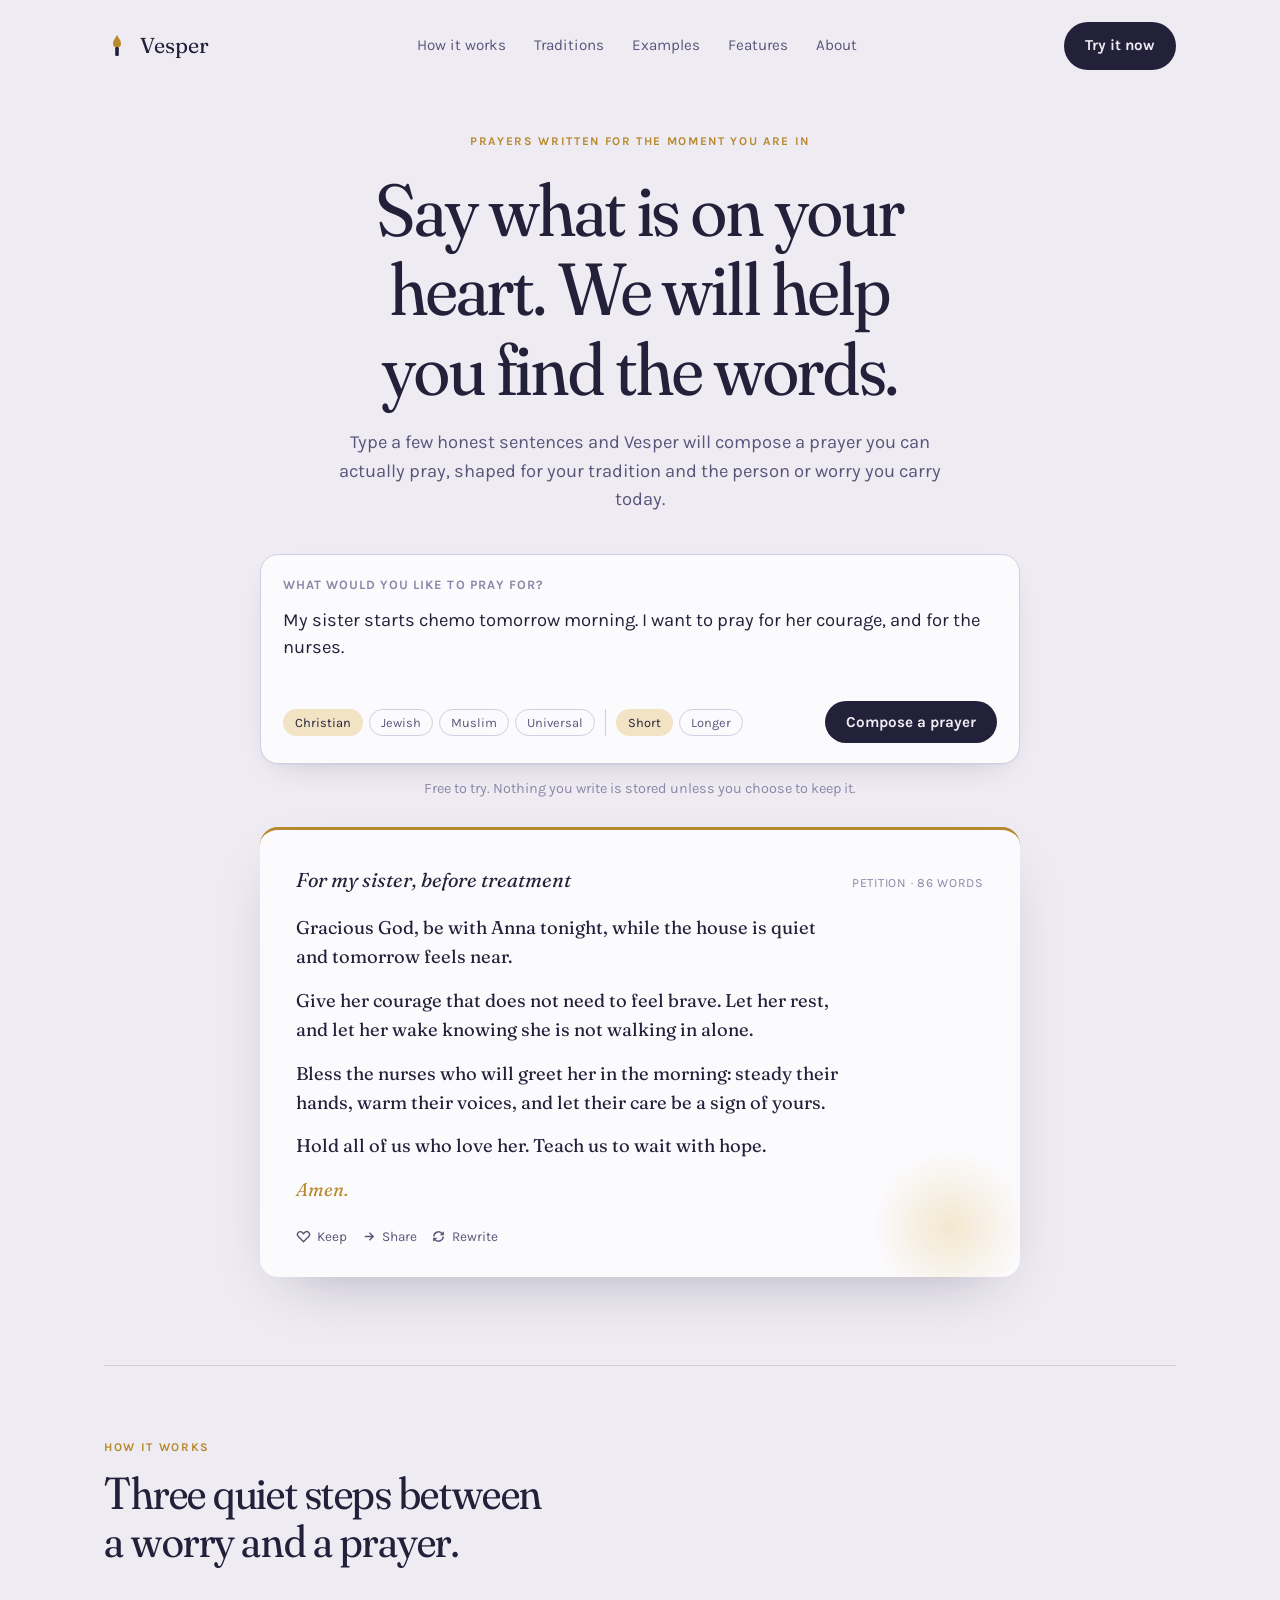
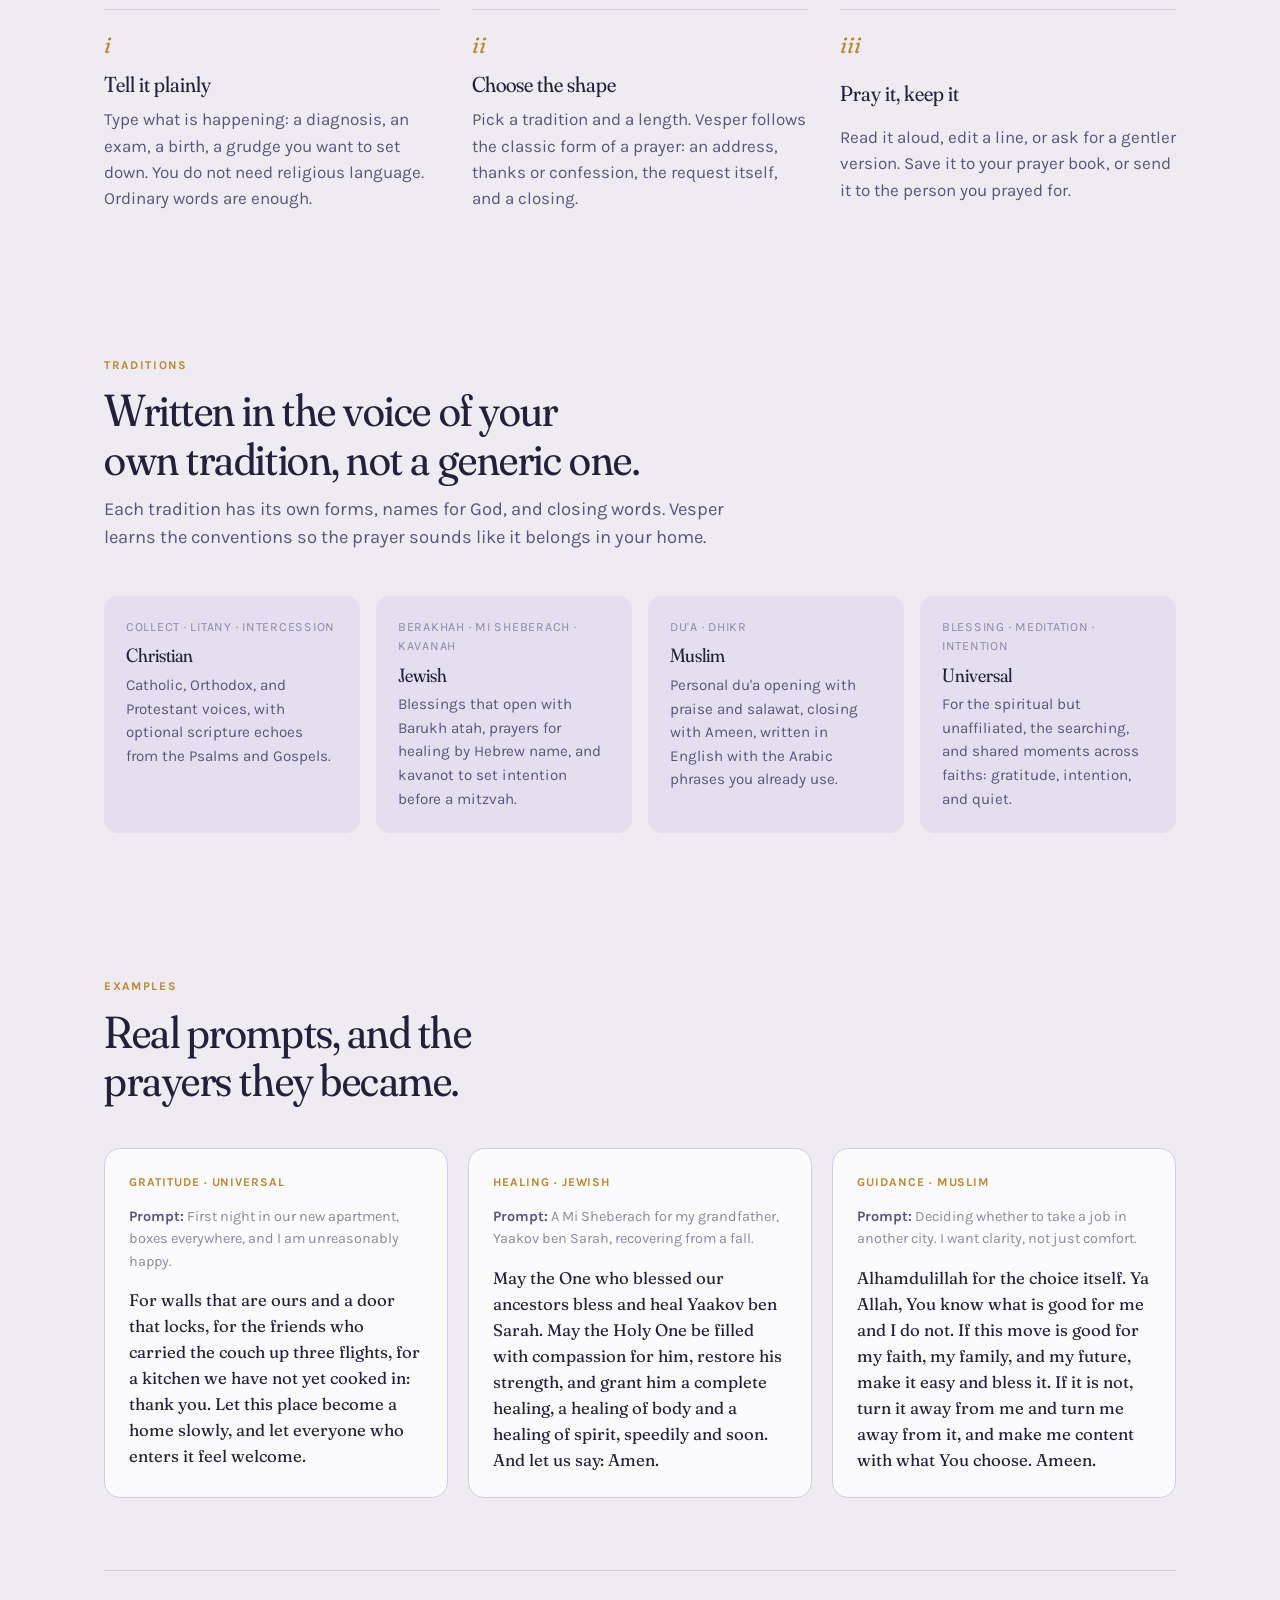
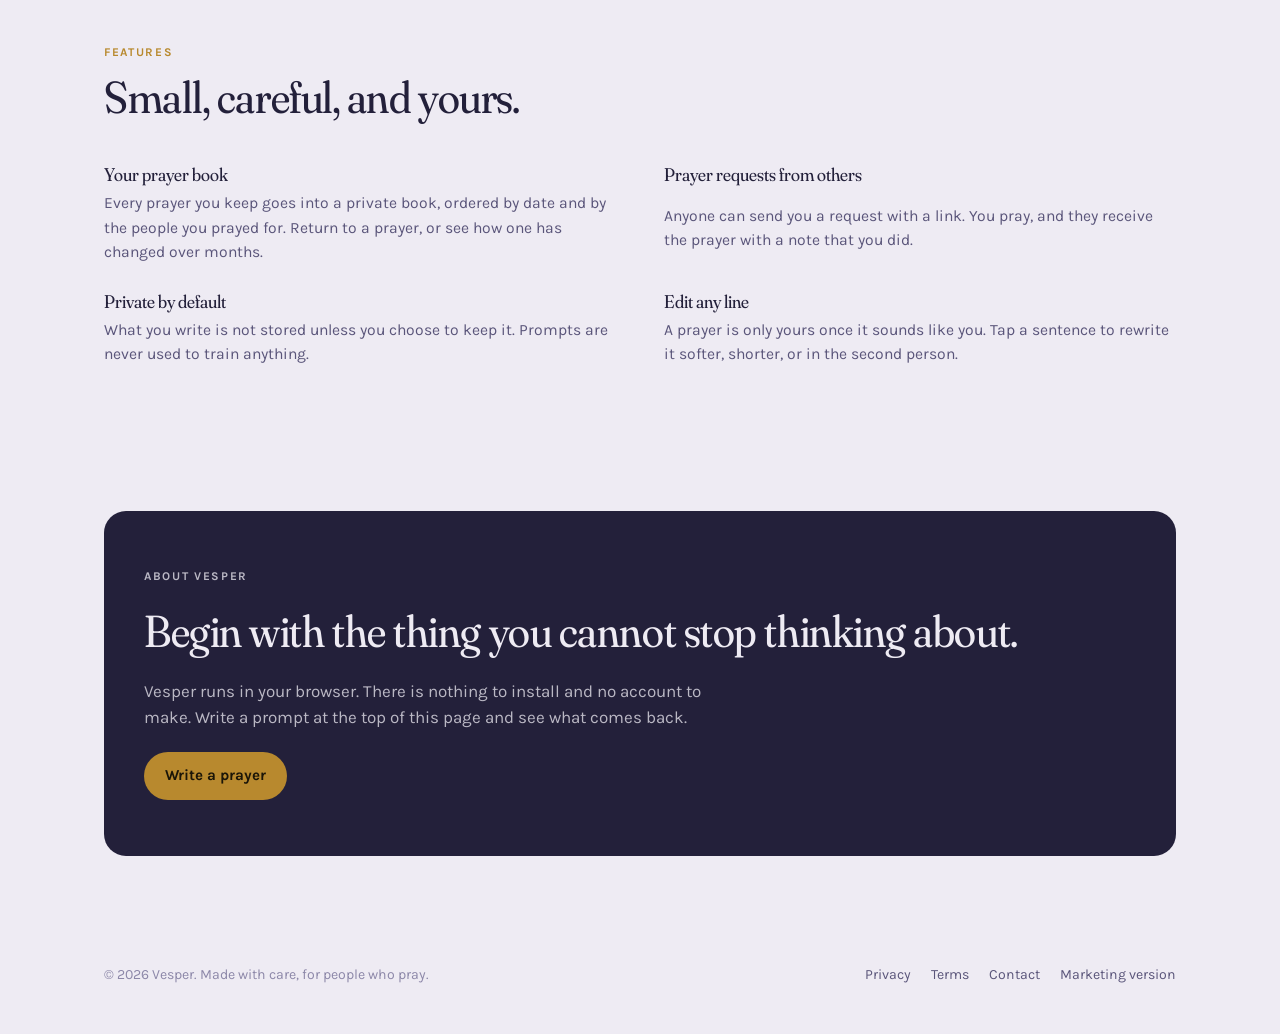
==== commit 65ebb125: "Add v2: aggressive marketing variant with pricing and payment options Co-Authored-By: Claude Fable 5" ====
--- a/index.html
+++ b/index.html
@@ -199,6 +199,7 @@
     <li><a href="#">Privacy</a></li>
     <li><a href="#">Terms</a></li>
     <li><a href="#">Contact</a></li>
+    <li><a href="v2/">Marketing version</a></li>
   </ul>
 </footer>
 
